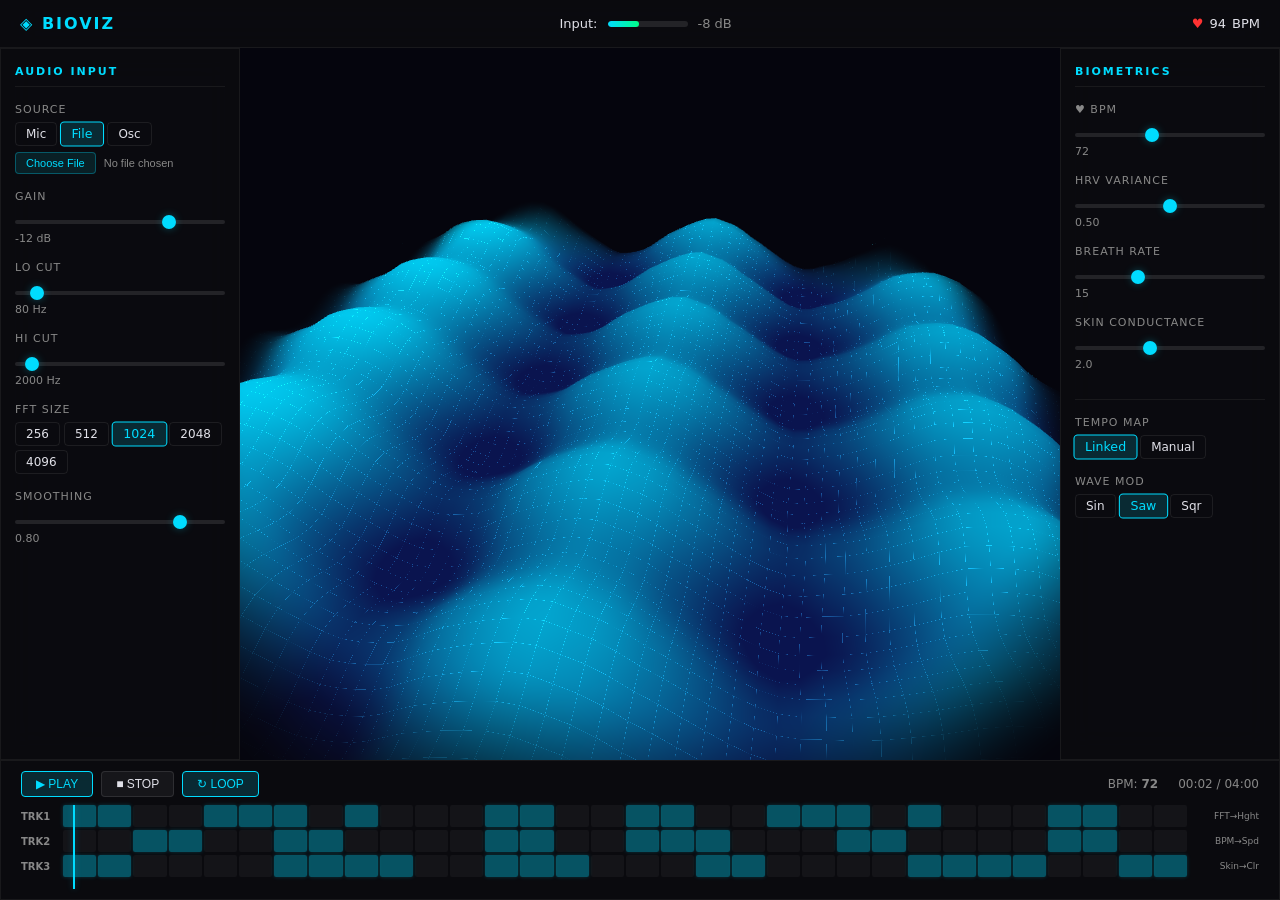
==== index.html @ 86134285 "Flatten project structure: move bioviz/ contents to repo root Co-Authored-By: Claude Opus 4.6 <norep" ====
<!DOCTYPE html>
<html lang="en">
<head>
  <meta charset="UTF-8">
  <meta name="viewport" content="width=device-width, initial-scale=1.0">
  <title>BIOVIZ - Biometric Audio-Reactive Synthesizer</title>
  <link rel="stylesheet" href="style.css">
</head>
<body>
  <!-- TOPBAR -->
  <header id="topbar">
    <div class="topbar-left">
      <span class="logo">&#9672; BIOVIZ</span>
    </div>
    <div class="topbar-center">
      <span class="label">Input:</span>
      <div class="meter" id="inputMeter">
        <div class="meter-fill" id="meterFill"></div>
      </div>
      <span class="db-readout" id="dbReadout">-48 dB</span>
    </div>
    <div class="topbar-right">
      <span class="heart-icon">&#9829;</span>
      <span id="topbarBpm">72</span> BPM
    </div>
  </header>

  <!-- MAIN LAYOUT -->
  <div id="app">
    <!-- LEFT SIDEBAR -->
    <aside id="leftSidebar" class="sidebar glass">
      <h3>Audio Input</h3>

      <div class="control-group">
        <label class="group-label">Source</label>
        <div class="radio-group" id="srcSelect">
          <label class="radio-option"><input type="radio" name="src" value="mic"> Mic</label>
          <label class="radio-option"><input type="radio" name="src" value="file" checked> File</label>
          <label class="radio-option"><input type="radio" name="src" value="osc"> Osc</label>
        </div>
        <input type="file" id="audioFileInput" accept="audio/*" class="file-input">
      </div>

      <div class="control-group">
        <label class="group-label">Gain</label>
        <input type="range" id="gainSlider" min="-48" max="0" value="-12" step="1" class="slider">
        <span class="slider-value" id="gainValue">-12 dB</span>
      </div>

      <div class="control-group">
        <label class="group-label">Lo Cut</label>
        <input type="range" id="loCut" min="20" max="800" value="80" step="1" class="slider">
        <span class="slider-value" id="loCutValue">80 Hz</span>
      </div>

      <div class="control-group">
        <label class="group-label">Hi Cut</label>
        <input type="range" id="hiCut" min="1000" max="20000" value="2000" step="100" class="slider">
        <span class="slider-value" id="hiCutValue">2000 Hz</span>
      </div>

      <div class="control-group">
        <label class="group-label">FFT Size</label>
        <div class="radio-group" id="fftSizeSelect">
          <label class="radio-option"><input type="radio" name="fftSize" value="256"> 256</label>
          <label class="radio-option"><input type="radio" name="fftSize" value="512"> 512</label>
          <label class="radio-option"><input type="radio" name="fftSize" value="1024" checked> 1024</label>
          <label class="radio-option"><input type="radio" name="fftSize" value="2048"> 2048</label>
          <label class="radio-option"><input type="radio" name="fftSize" value="4096"> 4096</label>
        </div>
      </div>

      <div class="control-group">
        <label class="group-label">Smoothing</label>
        <input type="range" id="smoothing" min="0" max="99" value="80" step="1" class="slider">
        <span class="slider-value" id="smoothingValue">0.80</span>
      </div>
    </aside>

    <!-- CENTER CANVAS -->
    <main id="center">
      <canvas id="glCanvas"></canvas>
    </main>

    <!-- RIGHT SIDEBAR -->
    <aside id="rightSidebar" class="sidebar glass">
      <h3>Biometrics</h3>

      <div class="control-group">
        <label class="group-label">&#9829; BPM</label>
        <input type="range" id="bpmSlider" min="40" max="120" value="72" step="1" class="slider">
        <span class="slider-value" id="bpmValue">72</span>
      </div>

      <div class="control-group">
        <label class="group-label">HRV Variance</label>
        <input type="range" id="hrvSlider" min="0" max="100" value="50" step="1" class="slider">
        <span class="slider-value" id="hrvValue">0.50</span>
      </div>

      <div class="control-group">
        <label class="group-label">Breath Rate</label>
        <input type="range" id="breathSlider" min="8" max="30" value="15" step="1" class="slider">
        <span class="slider-value" id="breathValue">15</span>
      </div>

      <div class="control-group">
        <label class="group-label">Skin Conductance</label>
        <input type="range" id="skinSlider" min="1" max="50" value="20" step="1" class="slider">
        <span class="slider-value" id="skinValue">2.0</span>
      </div>

      <div class="divider"></div>

      <div class="control-group">
        <label class="group-label">Tempo Map</label>
        <div class="radio-group">
          <label class="radio-option"><input type="radio" name="tempoMap" value="linked" checked> Linked</label>
          <label class="radio-option"><input type="radio" name="tempoMap" value="manual"> Manual</label>
        </div>
      </div>

      <div class="control-group">
        <label class="group-label">Wave Mod</label>
        <div class="radio-group" id="waveModSelect">
          <label class="radio-option"><input type="radio" name="waveMod" value="0"> Sin</label>
          <label class="radio-option"><input type="radio" name="waveMod" value="1" checked> Saw</label>
          <label class="radio-option"><input type="radio" name="waveMod" value="2"> Sqr</label>
        </div>
      </div>
    </aside>
  </div>

  <!-- BOTTOM DOCK -->
  <footer id="bottomDock" class="glass">
    <div class="transport">
      <button id="btnPlay" class="transport-btn">&#9654; PLAY</button>
      <button id="btnStop" class="transport-btn">&#9632; STOP</button>
      <button id="btnLoop" class="transport-btn" data-active="true">&#8635; LOOP</button>
      <div class="transport-info">
        <span>BPM: <strong id="seqBpm">72</strong></span>
        <span id="timeDisplay">00:00 / 04:00</span>
      </div>
    </div>
    <div class="sequencer">
      <div class="track-row">
        <span class="track-label">TRK1</span>
        <div class="track-cells" data-track="0"></div>
        <span class="track-map">FFT&rarr;Hght</span>
      </div>
      <div class="track-row">
        <span class="track-label">TRK2</span>
        <div class="track-cells" data-track="1"></div>
        <span class="track-map">BPM&rarr;Spd</span>
      </div>
      <div class="track-row">
        <span class="track-label">TRK3</span>
        <div class="track-cells" data-track="2"></div>
        <span class="track-map">Skin&rarr;Clr</span>
      </div>
      <div class="playhead-track">
        <div class="playhead" id="playhead"></div>
      </div>
    </div>
  </footer>

  <script src="main.js"></script>
</body>
</html>
---- style.css ----
/* ── RESET & BASE ── */
*, *::before, *::after { box-sizing: border-box; margin: 0; padding: 0; }

:root {
  --bg: #0a0a0f;
  --glass-bg: rgba(12, 12, 15, 0.72);
  --glass-border: rgba(255, 255, 255, 0.06);
  --text: #e0e0e8;
  --text-dim: #888;
  --accent: #00dcff;
  --accent-glow: rgba(0, 220, 255, 0.3);
  --danger: #ff3232;
  --topbar-h: 48px;
  --dock-h: 140px;
  --left-w: 240px;
  --right-w: 220px;
}

body {
  font-family: 'Segoe UI', system-ui, -apple-system, sans-serif;
  background: var(--bg);
  color: var(--text);
  overflow: hidden;
  height: 100vh;
  width: 100vw;
}

/* ── GLASS EFFECT ── */
.glass {
  background: var(--glass-bg);
  border: 1px solid var(--glass-border);
}

/* ── TOPBAR ── */
#topbar {
  position: fixed;
  top: 0; left: 0; right: 0;
  height: var(--topbar-h);
  z-index: 999;
  display: flex;
  align-items: center;
  justify-content: space-between;
  padding: 0 20px;
  background: var(--glass-bg);
  backdrop-filter: blur(20px) saturate(1.8);
  -webkit-backdrop-filter: blur(20px) saturate(1.8);
  border-bottom: 1px solid var(--glass-border);
  animation: slideDown 0.5s cubic-bezier(0.34, 1.56, 0.64, 1) both;
}

.logo {
  font-weight: 700;
  font-size: 16px;
  letter-spacing: 2px;
  color: var(--accent);
}

.topbar-center {
  display: flex;
  align-items: center;
  gap: 10px;
  font-size: 13px;
}

.topbar-right {
  font-size: 13px;
  display: flex;
  align-items: center;
  gap: 6px;
}

.heart-icon { color: var(--danger); }

.meter {
  width: 80px;
  height: 6px;
  background: rgba(255,255,255,0.1);
  border-radius: 3px;
  overflow: hidden;
}

.meter-fill {
  height: 100%;
  width: 0%;
  background: linear-gradient(90deg, var(--accent), #00ff88);
  border-radius: 3px;
  transition: width 0.08s linear;
}

.db-readout {
  color: var(--text-dim);
  font-variant-numeric: tabular-nums;
  min-width: 50px;
}

/* ── MAIN LAYOUT ── */
#app {
  position: fixed;
  top: var(--topbar-h);
  left: 0;
  right: 0;
  bottom: var(--dock-h);
  display: flex;
}

/* ── SIDEBARS ── */
.sidebar {
  width: var(--left-w);
  padding: 16px 14px;
  overflow-y: auto;
  z-index: 50;
  backdrop-filter: blur(16px) saturate(1.6);
  -webkit-backdrop-filter: blur(16px) saturate(1.6);
  display: flex;
  flex-direction: column;
  gap: 4px;
}

.sidebar::-webkit-scrollbar { width: 4px; }
.sidebar::-webkit-scrollbar-track { background: transparent; }
.sidebar::-webkit-scrollbar-thumb { background: rgba(255,255,255,0.1); border-radius: 2px; }

#leftSidebar {
  border-right: 1px solid var(--glass-border);
  animation: slideFromLeft 0.6s cubic-bezier(0.34, 1.56, 0.64, 1) both;
}

#rightSidebar {
  width: var(--right-w);
  border-left: 1px solid var(--glass-border);
  animation: slideFromRight 0.6s cubic-bezier(0.34, 1.56, 0.64, 1) 0.06s both;
}

.sidebar h3 {
  font-size: 11px;
  text-transform: uppercase;
  letter-spacing: 2px;
  color: var(--accent);
  margin-bottom: 12px;
  padding-bottom: 8px;
  border-bottom: 1px solid rgba(255,255,255,0.06);
}

/* ── CONTROLS ── */
.control-group {
  margin-bottom: 12px;
  animation: fadeInUp 0.4s ease both;
}

.control-group:nth-child(2) { animation-delay: 0.08s; }
.control-group:nth-child(3) { animation-delay: 0.12s; }
.control-group:nth-child(4) { animation-delay: 0.16s; }
.control-group:nth-child(5) { animation-delay: 0.20s; }
.control-group:nth-child(6) { animation-delay: 0.24s; }
.control-group:nth-child(7) { animation-delay: 0.28s; }
.control-group:nth-child(8) { animation-delay: 0.32s; }
.control-group:nth-child(9) { animation-delay: 0.36s; }
.control-group:nth-child(10) { animation-delay: 0.40s; }

.group-label {
  display: block;
  font-size: 11px;
  text-transform: uppercase;
  letter-spacing: 1px;
  color: var(--text-dim);
  margin-bottom: 6px;
}

/* ── SLIDERS ── */
.slider {
  -webkit-appearance: none;
  appearance: none;
  width: 100%;
  height: 4px;
  background: rgba(255,255,255,0.1);
  border-radius: 2px;
  outline: none;
  cursor: pointer;
}

.slider::-webkit-slider-thumb {
  -webkit-appearance: none;
  appearance: none;
  width: 14px;
  height: 14px;
  border-radius: 50%;
  background: var(--accent);
  box-shadow: 0 0 8px var(--accent-glow);
  cursor: pointer;
  transition: transform 0.15s cubic-bezier(0.34, 1.56, 0.64, 1);
}

.slider::-webkit-slider-thumb:active {
  transform: scale(1.3);
}

.slider::-moz-range-thumb {
  width: 14px;
  height: 14px;
  border-radius: 50%;
  background: var(--accent);
  box-shadow: 0 0 8px var(--accent-glow);
  border: none;
  cursor: pointer;
}

.slider-value {
  display: block;
  font-size: 11px;
  color: var(--text-dim);
  margin-top: 4px;
  font-variant-numeric: tabular-nums;
}

/* ── RADIO GROUPS ── */
.radio-group {
  display: flex;
  flex-wrap: wrap;
  gap: 4px;
}

.radio-option {
  font-size: 12px;
  padding: 4px 10px;
  border-radius: 4px;
  border: 1px solid rgba(255,255,255,0.08);
  cursor: pointer;
  transition: all 0.2s cubic-bezier(0.34, 1.56, 0.64, 1);
  user-select: none;
}

.radio-option:has(input:checked) {
  background: rgba(0, 220, 255, 0.15);
  border-color: var(--accent);
  color: var(--accent);
  transform: scale(1.05);
}

.radio-option:active {
  transform: scale(0.95);
}

.radio-option input { display: none; }

/* ── FILE INPUT ── */
.file-input {
  width: 100%;
  font-size: 11px;
  margin-top: 6px;
  color: var(--text-dim);
}

.file-input::file-selector-button {
  background: rgba(0, 220, 255, 0.1);
  border: 1px solid rgba(0, 220, 255, 0.3);
  color: var(--accent);
  padding: 4px 10px;
  border-radius: 4px;
  font-size: 11px;
  cursor: pointer;
  margin-right: 8px;
}

/* ── DIVIDER ── */
.divider {
  height: 1px;
  background: rgba(255,255,255,0.06);
  margin: 12px 0;
}

/* ── CENTER CANVAS ── */
#center {
  flex: 1;
  position: relative;
  z-index: 1;
}

#glCanvas {
  width: 100%;
  height: 100%;
  display: block;
}

/* ── BOTTOM DOCK ── */
#bottomDock {
  position: fixed;
  bottom: 0; left: 0; right: 0;
  height: var(--dock-h);
  z-index: 80;
  backdrop-filter: blur(12px) saturate(1.4);
  -webkit-backdrop-filter: blur(12px) saturate(1.4);
  border-top: 1px solid var(--glass-border);
  padding: 10px 20px;
  display: flex;
  flex-direction: column;
  gap: 8px;
  animation: slideFromBottom 0.5s cubic-bezier(0.34, 1.56, 0.64, 1) 0.15s both;
}

/* ── TRANSPORT ── */
.transport {
  display: flex;
  align-items: center;
  gap: 8px;
}

.transport-btn {
  background: rgba(255,255,255,0.05);
  border: 1px solid rgba(255,255,255,0.1);
  color: var(--text);
  padding: 5px 14px;
  border-radius: 4px;
  font-size: 12px;
  cursor: pointer;
  transition: all 0.15s cubic-bezier(0.34, 1.56, 0.64, 1);
  user-select: none;
}

.transport-btn:hover {
  background: rgba(255,255,255,0.1);
  border-color: rgba(255,255,255,0.2);
}

.transport-btn:active {
  transform: scale(0.92);
}

.transport-btn.active {
  background: rgba(0, 220, 255, 0.15);
  border-color: var(--accent);
  color: var(--accent);
}

.transport-info {
  margin-left: auto;
  display: flex;
  gap: 20px;
  font-size: 12px;
  color: var(--text-dim);
  font-variant-numeric: tabular-nums;
}

/* ── SEQUENCER ── */
.sequencer {
  flex: 1;
  display: flex;
  flex-direction: column;
  gap: 3px;
  position: relative;
}

.track-row {
  display: flex;
  align-items: center;
  gap: 8px;
  height: 22px;
}

.track-label {
  font-size: 10px;
  font-weight: 600;
  color: var(--text-dim);
  width: 34px;
  flex-shrink: 0;
}

.track-cells {
  flex: 1;
  display: flex;
  gap: 2px;
  height: 100%;
}

.track-cell {
  flex: 1;
  background: rgba(255,255,255,0.04);
  border-radius: 2px;
  cursor: pointer;
  transition: all 0.1s ease;
  min-width: 0;
}

.track-cell.on {
  background: rgba(0, 220, 255, 0.35);
  box-shadow: 0 0 4px rgba(0, 220, 255, 0.2);
}

.track-cell:hover {
  background: rgba(255,255,255,0.1);
}

.track-cell.on:hover {
  background: rgba(0, 220, 255, 0.5);
}

.track-map {
  font-size: 9px;
  color: var(--text-dim);
  width: 64px;
  flex-shrink: 0;
  text-align: right;
}

.playhead-track {
  position: absolute;
  top: 0;
  bottom: 0;
  left: 42px;
  right: 72px;
  pointer-events: none;
}

.playhead {
  position: absolute;
  top: 0;
  bottom: 0;
  width: 2px;
  background: var(--accent);
  box-shadow: 0 0 6px var(--accent-glow);
  left: 0%;
  transition: left 0.05s linear;
}

/* ── ANIMATIONS ── */
@keyframes slideDown {
  from { transform: translateY(-48px); opacity: 0; }
  to   { transform: translateY(0); opacity: 1; }
}

@keyframes slideFromLeft {
  from { transform: translateX(-260px); opacity: 0; }
  to   { transform: translateX(0); opacity: 1; }
}

@keyframes slideFromRight {
  from { transform: translateX(240px); opacity: 0; }
  to   { transform: translateX(0); opacity: 1; }
}

@keyframes slideFromBottom {
  from { transform: translateY(140px); opacity: 0; }
  to   { transform: translateY(0); opacity: 1; }
}

@keyframes fadeInUp {
  from { transform: translateY(10px); opacity: 0; }
  to   { transform: translateY(0); opacity: 1; }
}

/* ── RESPONSIVE ── */
@media (max-width: 900px) {
  :root {
    --left-w: 180px;
    --right-w: 170px;
  }
}

@media (max-width: 700px) {
  #leftSidebar, #rightSidebar { display: none; }
  :root {
    --left-w: 0px;
    --right-w: 0px;
  }
}
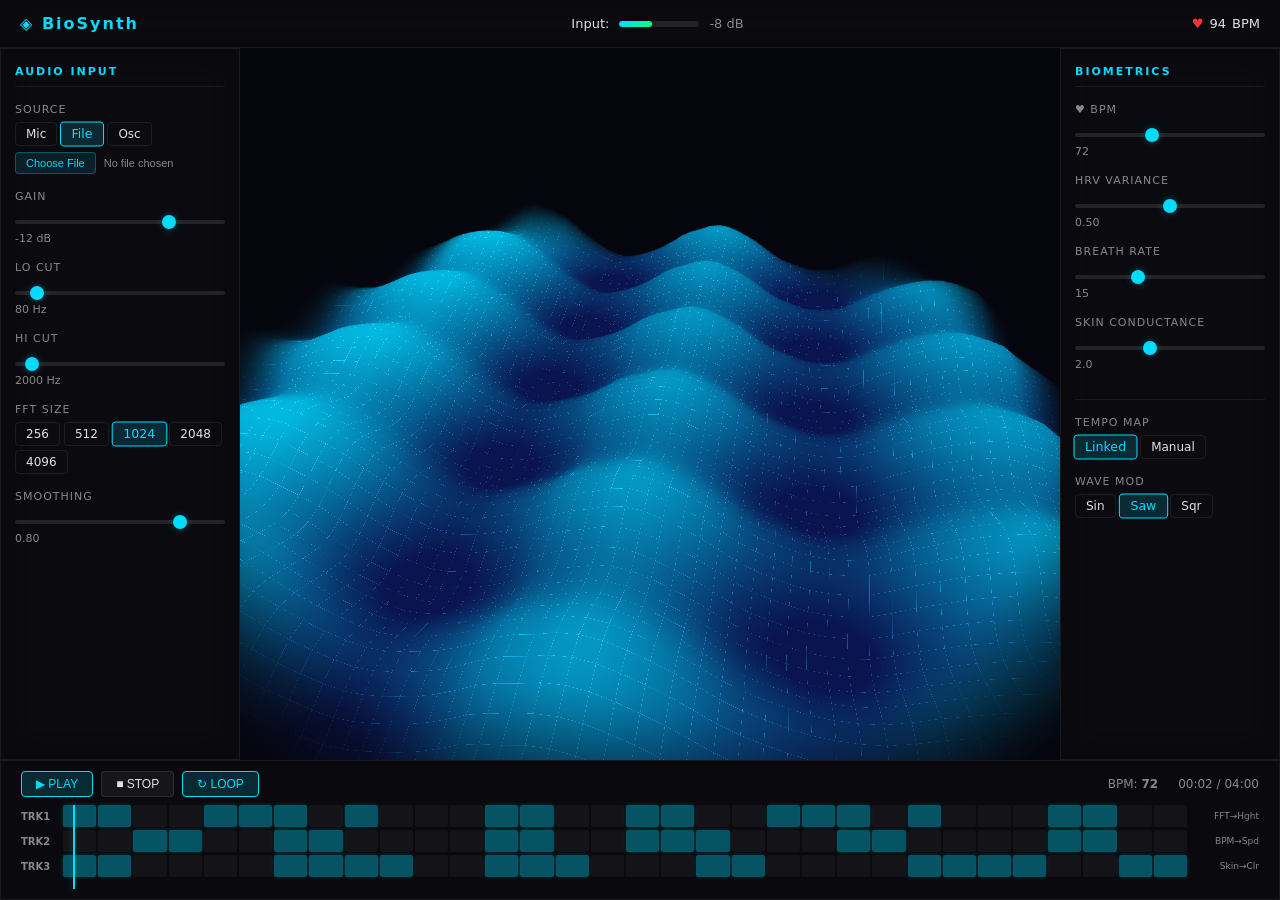
==== commit 6d5ba735: "Remove BIOVIZ branding, update project structure in README Co-Authored-By: Claude Opus 4.6 <noreply@" ====
--- a/index.html
+++ b/index.html
@@ -3,14 +3,14 @@
 <head>
   <meta charset="UTF-8">
   <meta name="viewport" content="width=device-width, initial-scale=1.0">
-  <title>BIOVIZ - Biometric Audio-Reactive Synthesizer</title>
+  <title>Biometric Audio-Reactive Synthesizer</title>
   <link rel="stylesheet" href="style.css">
 </head>
 <body>
   <!-- TOPBAR -->
   <header id="topbar">
     <div class="topbar-left">
-      <span class="logo">&#9672; BIOVIZ</span>
+      <span class="logo">&#9672; BioSynth</span>
     </div>
     <div class="topbar-center">
       <span class="label">Input:</span>
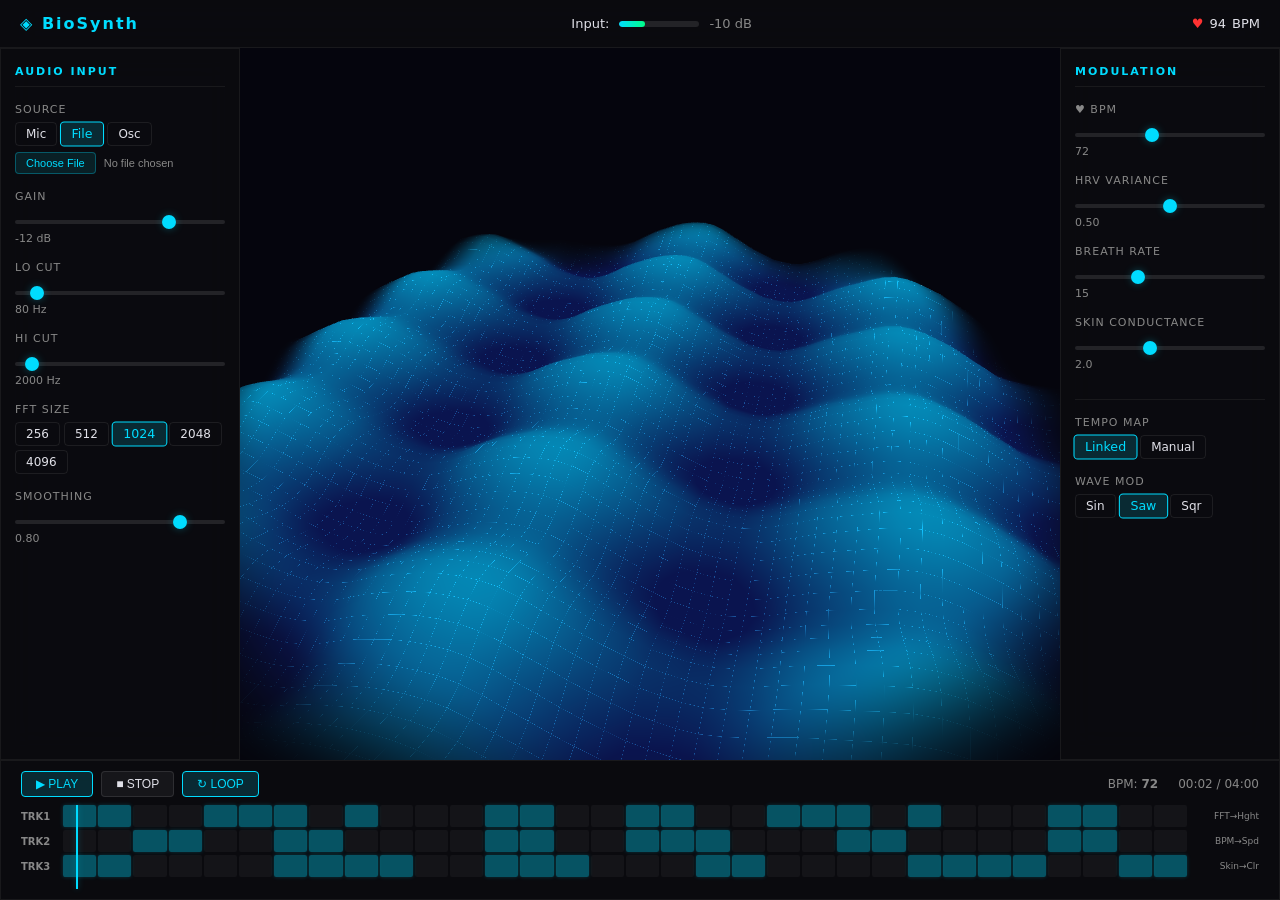
==== commit e6acd5e8: "Clarify that any music/audio works, not just biometric sources Rename right sidebar from "Biometrics" ====
--- a/index.html
+++ b/index.html
@@ -84,7 +84,7 @@
 
     <!-- RIGHT SIDEBAR -->
     <aside id="rightSidebar" class="sidebar glass">
-      <h3>Biometrics</h3>
+      <h3>Modulation</h3>
 
       <div class="control-group">
         <label class="group-label">&#9829; BPM</label>
